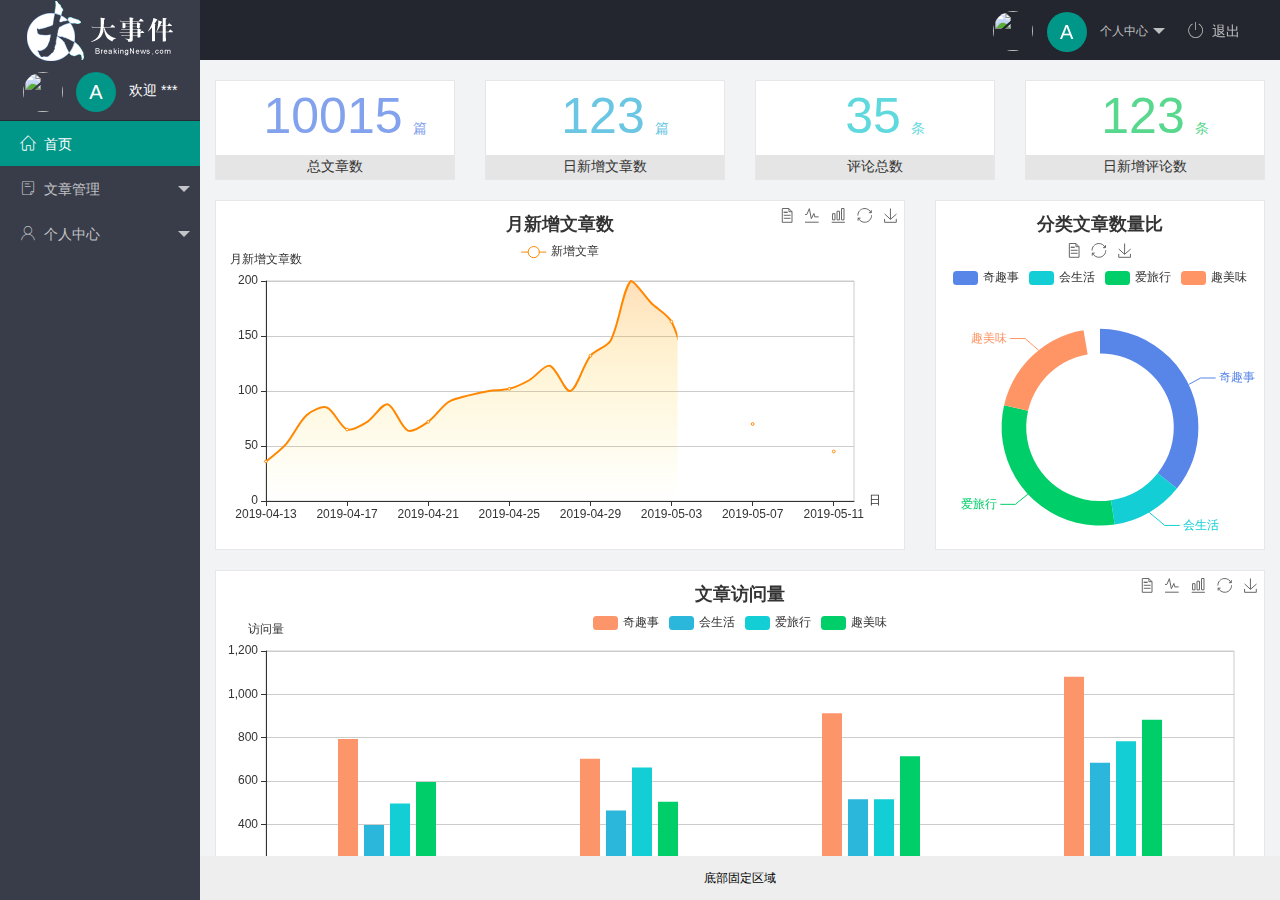
==== index.html @ 57bbf517 "提交信息" ====
<!DOCTYPE html>
<html lang="en">
  <head>
    <meta charset="UTF-8" />
    <meta http-equiv="X-UA-Compatible" content="IE=edge" />
    <meta name="viewport" content="width=device-width, initial-scale=1.0" />
    <title>Document</title>
    <link rel="stylesheet" href="/assets/lib/layui/css/layui.css" />
    <link rel="stylesheet" href="/assets/css/index.css" />
    <link rel="stylesheet" href="./assets/fonts/iconfont.css" />
  </head>
  <body>
    <div class="layui-layout layui-layout-admin">
      <div class="layui-header">
        <div class="layui-logo layui-hide-xs layui-bg-black">
          <img src="/assets/images/logo.png" alt="" />
        </div>

        <ul class="layui-nav layui-layout-right">
          <li class="layui-nav-item layui-hide layui-show-md-inline-block">
            <!-- 右侧导航栏上面头像 -->
            <a href="javascript:;" class="userinfo">
              <img src="http://t.cn/RCzsdCq" class="layui-nav-img" />
              <span class="text-avatar">A</span>
              个人中心
            </a>

            <dl class="layui-nav-child">
              <dd><a href="">基本资料</a></dd>
              <dd><a href="">更换头像</a></dd>
              <dd><a href="">重置密码</a></dd>
            </dl>
          </li>
          <li class="layui-nav-item" lay-header-event="menuRight" lay-unselect>
            <a href="javascript:; " id ="btnlog"
              ><span class="iconfont icon-tuichu"></span>退出</a
            >
          </li>
        </ul>
      </div>

      <div class="layui-side layui-bg-black">
        <div class="layui-side-scroll">
          <!-- 左侧导航区域（可配合layui已有的垂直导航） -->
          <ul class="layui-nav layui-nav-tree" lay-shrink="all">
            <!-- 左侧侧边栏上面头像 -->
            <div class="userinfo">
              <img src="http://t.cn/RCzsdCq" class="layui-nav-img" />
              <span class="text-avatar">A</span>
              <span id="welcome">欢迎 ***</span>
            </div>

            <li class="layui-nav-item layui-this">
              <a href="/home/dashboard.html" target="fm"
                ><span class="iconfont icon-home"></span>首页</a
              >
            </li>
            <li class="layui-nav-item">
              <a class="" href="javascript:;"
                ><span class="iconfont icon-16"></span>文章管理</a
              >
              <dl class="layui-nav-child">
                <dd>
                  <a href="javascript:;"
                    ><i class="layui-icon layui-icon-app"></i>文章类别</a
                  >
                </dd>
                <dd>
                  <a href="javascript:;"
                    ><i class="layui-icon layui-icon-app"></i>文章列表</a
                  >
                </dd>
                <dd>
                  <a href="javascript:;"
                    ><i class="layui-icon layui-icon-app"></i>发布文章</a
                  >
                </dd>
              </dl>
            </li>
            <li class="layui-nav-item">
              <a href="javascript:;"
                ><span class="iconfont icon-user"></span>个人中心</a
              >
              <dl class="layui-nav-child">
                <dd>
                  <a href="javascript:;"
                    ><i class="layui-icon layui-icon-app"></i>基本资料</a
                  >
                </dd>
                <dd>
                  <a href="javascript:;"
                    ><i class="layui-icon layui-icon-app"></i>更换头像</a
                  >
                </dd>
                <dd>
                  <a href="javascript:;"
                    ><i class="layui-icon layui-icon-app"></i>重置密码</a
                  >
                </dd>
              </dl>
            </li>
          </ul>
        </div>
      </div>
      <div class="layui-body">
        <!-- 内容主体区域 -->
        <iframe name="fm" src="/home/dashboard.html" frameborder="0"></iframe>
      </div>

      <div class="layui-footer">
        <!-- 底部固定区域 -->
        底部固定区域
      </div>
    </div>
    <script src="/assets/lib/layui/layui.all.js"></script>
    <script src="/assets/lib/jquery.js"></script>
    <script src="/assets/js/baseAPI.js"></script>
    <script src="/assets/js/index.js"></script>
  </body>
</html>
---- assets/lib/layui/css/layui.css ----
/** layui-v2.5.5 MIT License By https://www.layui.com */
 .layui-inline,img{display:inline-block;vertical-align:middle}h1,h2,h3,h4,h5,h6{font-weight:400}.layui-edge,.layui-header,.layui-inline,.layui-main{position:relative}.layui-body,.layui-edge,.layui-elip{overflow:hidden}.layui-btn,.layui-edge,.layui-inline,img{vertical-align:middle}.layui-btn,.layui-disabled,.layui-icon,.layui-unselect{-moz-user-select:none;-webkit-user-select:none;-ms-user-select:none}.layui-elip,.layui-form-checkbox span,.layui-form-pane .layui-form-label{text-overflow:ellipsis;white-space:nowrap}.layui-breadcrumb,.layui-tree-btnGroup{visibility:hidden}blockquote,body,button,dd,div,dl,dt,form,h1,h2,h3,h4,h5,h6,input,li,ol,p,pre,td,textarea,th,ul{margin:0;padding:0;-webkit-tap-highlight-color:rgba(0,0,0,0)}a:active,a:hover{outline:0}img{border:none}li{list-style:none}table{border-collapse:collapse;border-spacing:0}h4,h5,h6{font-size:100%}button,input,optgroup,option,select,textarea{font-family:inherit;font-size:inherit;font-style:inherit;font-weight:inherit;outline:0}pre{white-space:pre-wrap;white-space:-moz-pre-wrap;white-space:-pre-wrap;white-space:-o-pre-wrap;word-wrap:break-word}body{line-height:24px;font:14px Helvetica Neue,Helvetica,PingFang SC,Tahoma,Arial,sans-serif}hr{height:1px;margin:10px 0;border:0;clear:both}a{color:#333;text-decoration:none}a:hover{color:#777}a cite{font-style:normal;*cursor:pointer}.layui-border-box,.layui-border-box *{box-sizing:border-box}.layui-box,.layui-box *{box-sizing:content-box}.layui-clear{clear:both;*zoom:1}.layui-clear:after{content:'\20';clear:both;*zoom:1;display:block;height:0}.layui-inline{*display:inline;*zoom:1}.layui-edge{display:inline-block;width:0;height:0;border-width:6px;border-style:dashed;border-color:transparent}.layui-edge-top{top:-4px;border-bottom-color:#999;border-bottom-style:solid}.layui-edge-right{border-left-color:#999;border-left-style:solid}.layui-edge-bottom{top:2px;border-top-color:#999;border-top-style:solid}.layui-edge-left{border-right-color:#999;border-right-style:solid}.layui-disabled,.layui-disabled:hover{color:#d2d2d2!important;cursor:not-allowed!important}.layui-circle{border-radius:100%}.layui-show{display:block!important}.layui-hide{display:none!important}@font-face{font-family:layui-icon;src:url(../font/iconfont.eot?v=250);src:url(../font/iconfont.eot?v=250#iefix) format('embedded-opentype'),url(../font/iconfont.woff2?v=250) format('woff2'),url(../font/iconfont.woff?v=250) format('woff'),url(../font/iconfont.ttf?v=250) format('truetype'),url(../font/iconfont.svg?v=250#layui-icon) format('svg')}.layui-icon{font-family:layui-icon!important;font-size:16px;font-style:normal;-webkit-font-smoothing:antialiased;-moz-osx-font-smoothing:grayscale}.layui-icon-reply-fill:before{content:"\e611"}.layui-icon-set-fill:before{content:"\e614"}.layui-icon-menu-fill:before{content:"\e60f"}.layui-icon-search:before{content:"\e615"}.layui-icon-share:before{content:"\e641"}.layui-icon-set-sm:before{content:"\e620"}.layui-icon-engine:before{content:"\e628"}.layui-icon-close:before{content:"\1006"}.layui-icon-close-fill:before{content:"\1007"}.layui-icon-chart-screen:before{content:"\e629"}.layui-icon-star:before{content:"\e600"}.layui-icon-circle-dot:before{content:"\e617"}.layui-icon-chat:before{content:"\e606"}.layui-icon-release:before{content:"\e609"}.layui-icon-list:before{content:"\e60a"}.layui-icon-chart:before{content:"\e62c"}.layui-icon-ok-circle:before{content:"\1005"}.layui-icon-layim-theme:before{content:"\e61b"}.layui-icon-table:before{content:"\e62d"}.layui-icon-right:before{content:"\e602"}.layui-icon-left:before{content:"\e603"}.layui-icon-cart-simple:before{content:"\e698"}.layui-icon-face-cry:before{content:"\e69c"}.layui-icon-face-smile:before{content:"\e6af"}.layui-icon-survey:before{content:"\e6b2"}.layui-icon-tree:before{content:"\e62e"}.layui-icon-upload-circle:before{content:"\e62f"}.layui-icon-add-circle:before{content:"\e61f"}.layui-icon-download-circle:before{content:"\e601"}.layui-icon-templeate-1:before{content:"\e630"}.layui-icon-util:before{content:"\e631"}.layui-icon-face-surprised:before{content:"\e664"}.layui-icon-edit:before{content:"\e642"}.layui-icon-speaker:before{content:"\e645"}.layui-icon-down:before{content:"\e61a"}.layui-icon-file:before{content:"\e621"}.layui-icon-layouts:before{content:"\e632"}.layui-icon-rate-half:before{content:"\e6c9"}.layui-icon-add-circle-fine:before{content:"\e608"}.layui-icon-prev-circle:before{content:"\e633"}.layui-icon-read:before{content:"\e705"}.layui-icon-404:before{content:"\e61c"}.layui-icon-carousel:before{content:"\e634"}.layui-icon-help:before{content:"\e607"}.layui-icon-code-circle:before{content:"\e635"}.layui-icon-water:before{content:"\e636"}.layui-icon-username:before{content:"\e66f"}.layui-icon-find-fill:before{content:"\e670"}.layui-icon-about:before{content:"\e60b"}.layui-icon-location:before{content:"\e715"}.layui-icon-up:before{content:"\e619"}.layui-icon-pause:before{content:"\e651"}.layui-icon-date:before{content:"\e637"}.layui-icon-layim-uploadfile:before{content:"\e61d"}.layui-icon-delete:before{content:"\e640"}.layui-icon-play:before{content:"\e652"}.layui-icon-top:before{content:"\e604"}.layui-icon-friends:before{content:"\e612"}.layui-icon-refresh-3:before{content:"\e9aa"}.layui-icon-ok:before{content:"\e605"}.layui-icon-layer:before{content:"\e638"}.layui-icon-face-smile-fine:before{content:"\e60c"}.layui-icon-dollar:before{content:"\e659"}.layui-icon-group:before{content:"\e613"}.layui-icon-layim-download:before{content:"\e61e"}.layui-icon-picture-fine:before{content:"\e60d"}.layui-icon-link:before{content:"\e64c"}.layui-icon-diamond:before{content:"\e735"}.layui-icon-log:before{content:"\e60e"}.layui-icon-rate-solid:before{content:"\e67a"}.layui-icon-fonts-del:before{content:"\e64f"}.layui-icon-unlink:before{content:"\e64d"}.layui-icon-fonts-clear:before{content:"\e639"}.layui-icon-triangle-r:before{content:"\e623"}.layui-icon-circle:before{content:"\e63f"}.layui-icon-radio:before{content:"\e643"}.layui-icon-align-center:before{content:"\e647"}.layui-icon-align-right:before{content:"\e648"}.layui-icon-align-left:before{content:"\e649"}.layui-icon-loading-1:before{content:"\e63e"}.layui-icon-return:before{content:"\e65c"}.layui-icon-fonts-strong:before{content:"\e62b"}.layui-icon-upload:before{content:"\e67c"}.layui-icon-dialogue:before{content:"\e63a"}.layui-icon-video:before{content:"\e6ed"}.layui-icon-headset:before{content:"\e6fc"}.layui-icon-cellphone-fine:before{content:"\e63b"}.layui-icon-add-1:before{content:"\e654"}.layui-icon-face-smile-b:before{content:"\e650"}.layui-icon-fonts-html:before{content:"\e64b"}.layui-icon-form:before{content:"\e63c"}.layui-icon-cart:before{content:"\e657"}.layui-icon-camera-fill:before{content:"\e65d"}.layui-icon-tabs:before{content:"\e62a"}.layui-icon-fonts-code:before{content:"\e64e"}.layui-icon-fire:before{content:"\e756"}.layui-icon-set:before{content:"\e716"}.layui-icon-fonts-u:before{content:"\e646"}.layui-icon-triangle-d:before{content:"\e625"}.layui-icon-tips:before{content:"\e702"}.layui-icon-picture:before{content:"\e64a"}.layui-icon-more-vertical:before{content:"\e671"}.layui-icon-flag:before{content:"\e66c"}.layui-icon-loading:before{content:"\e63d"}.layui-icon-fonts-i:before{content:"\e644"}.layui-icon-refresh-1:before{content:"\e666"}.layui-icon-rmb:before{content:"\e65e"}.layui-icon-home:before{content:"\e68e"}.layui-icon-user:before{content:"\e770"}.layui-icon-notice:before{content:"\e667"}.layui-icon-login-weibo:before{content:"\e675"}.layui-icon-voice:before{content:"\e688"}.layui-icon-upload-drag:before{content:"\e681"}.layui-icon-login-qq:before{content:"\e676"}.layui-icon-snowflake:before{content:"\e6b1"}.layui-icon-file-b:before{content:"\e655"}.layui-icon-template:before{content:"\e663"}.layui-icon-auz:before{content:"\e672"}.layui-icon-console:before{content:"\e665"}.layui-icon-app:before{content:"\e653"}.layui-icon-prev:before{content:"\e65a"}.layui-icon-website:before{content:"\e7ae"}.layui-icon-next:before{content:"\e65b"}.layui-icon-component:before{content:"\e857"}.layui-icon-more:before{content:"\e65f"}.layui-icon-login-wechat:before{content:"\e677"}.layui-icon-shrink-right:before{content:"\e668"}.layui-icon-spread-left:before{content:"\e66b"}.layui-icon-camera:before{content:"\e660"}.layui-icon-note:before{content:"\e66e"}.layui-icon-refresh:before{content:"\e669"}.layui-icon-female:before{content:"\e661"}.layui-icon-male:before{content:"\e662"}.layui-icon-password:before{content:"\e673"}.layui-icon-senior:before{content:"\e674"}.layui-icon-theme:before{content:"\e66a"}.layui-icon-tread:before{content:"\e6c5"}.layui-icon-praise:before{content:"\e6c6"}.layui-icon-star-fill:before{content:"\e658"}.layui-icon-rate:before{content:"\e67b"}.layui-icon-template-1:before{content:"\e656"}.layui-icon-vercode:before{content:"\e679"}.layui-icon-cellphone:before{content:"\e678"}.layui-icon-screen-full:before{content:"\e622"}.layui-icon-screen-restore:before{content:"\e758"}.layui-icon-cols:before{content:"\e610"}.layui-icon-export:before{content:"\e67d"}.layui-icon-print:before{content:"\e66d"}.layui-icon-slider:before{content:"\e714"}.layui-icon-addition:before{content:"\e624"}.layui-icon-subtraction:before{content:"\e67e"}.layui-icon-service:before{content:"\e626"}.layui-icon-transfer:before{content:"\e691"}.layui-main{width:1140px;margin:0 auto}.layui-header{z-index:1000;height:60px}.layui-header a:hover{transition:all .5s;-webkit-transition:all .5s}.layui-side{position:fixed;left:0;top:0;bottom:0;z-index:999;width:200px;overflow-x:hidden}.layui-side-scroll{position:relative;width:220px;height:100%;overflow-x:hidden}.layui-body{position:absolute;left:200px;right:0;top:0;bottom:0;z-index:998;width:auto;overflow-y:auto;box-sizing:border-box}.layui-layout-body{overflow:hidden}.layui-layout-admin .layui-header{background-color:#23262E}.layui-layout-admin .layui-side{top:60px;width:200px;overflow-x:hidden}.layui-layout-admin .layui-body{position:fixed;top:60px;bottom:44px}.layui-layout-admin .layui-main{width:auto;margin:0 15px}.layui-layout-admin .layui-footer{position:fixed;left:200px;right:0;bottom:0;height:44px;line-height:44px;padding:0 15px;background-color:#eee}.layui-layout-admin .layui-logo{position:absolute;left:0;top:0;width:200px;height:100%;line-height:60px;text-align:center;color:#009688;font-size:16px}.layui-layout-admin .layui-header .layui-nav{background:0 0}.layui-layout-left{position:absolute!important;left:200px;top:0}.layui-layout-right{position:absolute!important;right:0;top:0}.layui-container{position:relative;margin:0 auto;padding:0 15px;box-sizing:border-box}.layui-fluid{position:relative;margin:0 auto;padding:0 15px}.layui-row:after,.layui-row:before{content:'';display:block;clear:both}.layui-col-lg1,.layui-col-lg10,.layui-col-lg11,.layui-col-lg12,.layui-col-lg2,.layui-col-lg3,.layui-col-lg4,.layui-col-lg5,.layui-col-lg6,.layui-col-lg7,.layui-col-lg8,.layui-col-lg9,.layui-col-md1,.layui-col-md10,.layui-col-md11,.layui-col-md12,.layui-col-md2,.layui-col-md3,.layui-col-md4,.layui-col-md5,.layui-col-md6,.layui-col-md7,.layui-col-md8,.layui-col-md9,.layui-col-sm1,.layui-col-sm10,.layui-col-sm11,.layui-col-sm12,.layui-col-sm2,.layui-col-sm3,.layui-col-sm4,.layui-col-sm5,.layui-col-sm6,.layui-col-sm7,.layui-col-sm8,.layui-col-sm9,.layui-col-xs1,.layui-col-xs10,.layui-col-xs11,.layui-col-xs12,.layui-col-xs2,.layui-col-xs3,.layui-col-xs4,.layui-col-xs5,.layui-col-xs6,.layui-col-xs7,.layui-col-xs8,.layui-col-xs9{position:relative;display:block;box-sizing:border-box}.layui-col-xs1,.layui-col-xs10,.layui-col-xs11,.layui-col-xs12,.layui-col-xs2,.layui-col-xs3,.layui-col-xs4,.layui-col-xs5,.layui-col-xs6,.layui-col-xs7,.layui-col-xs8,.layui-col-xs9{float:left}.layui-col-xs1{width:8.33333333%}.layui-col-xs2{width:16.66666667%}.layui-col-xs3{width:25%}.layui-col-xs4{width:33.33333333%}.layui-col-xs5{width:41.66666667%}.layui-col-xs6{width:50%}.layui-col-xs7{width:58.33333333%}.layui-col-xs8{width:66.66666667%}.layui-col-xs9{width:75%}.layui-col-xs10{width:83.33333333%}.layui-col-xs11{width:91.66666667%}.layui-col-xs12{width:100%}.layui-col-xs-offset1{margin-left:8.33333333%}.layui-col-xs-offset2{margin-left:16.66666667%}.layui-col-xs-offset3{margin-left:25%}.layui-col-xs-offset4{margin-left:33.33333333%}.layui-col-xs-offset5{margin-left:41.66666667%}.layui-col-xs-offset6{margin-left:50%}.layui-col-xs-offset7{margin-left:58.33333333%}.layui-col-xs-offset8{margin-left:66.66666667%}.layui-col-xs-offset9{margin-left:75%}.layui-col-xs-offset10{margin-left:83.33333333%}.layui-col-xs-offset11{margin-left:91.66666667%}.layui-col-xs-offset12{margin-left:100%}@media screen and (max-width:768px){.layui-hide-xs{display:none!important}.layui-show-xs-block{display:block!important}.layui-show-xs-inline{display:inline!important}.layui-show-xs-inline-block{display:inline-block!important}}@media screen and (min-width:768px){.layui-container{width:750px}.layui-hide-sm{display:none!important}.layui-show-sm-block{display:block!important}.layui-show-sm-inline{display:inline!important}.layui-show-sm-inline-block{display:inline-block!important}.layui-col-sm1,.layui-col-sm10,.layui-col-sm11,.layui-col-sm12,.layui-col-sm2,.layui-col-sm3,.layui-col-sm4,.layui-col-sm5,.layui-col-sm6,.layui-col-sm7,.layui-col-sm8,.layui-col-sm9{float:left}.layui-col-sm1{width:8.33333333%}.layui-col-sm2{width:16.66666667%}.layui-col-sm3{width:25%}.layui-col-sm4{width:33.33333333%}.layui-col-sm5{width:41.66666667%}.layui-col-sm6{width:50%}.layui-col-sm7{width:58.33333333%}.layui-col-sm8{width:66.66666667%}.layui-col-sm9{width:75%}.layui-col-sm10{width:83.33333333%}.layui-col-sm11{width:91.66666667%}.layui-col-sm12{width:100%}.layui-col-sm-offset1{margin-left:8.33333333%}.layui-col-sm-offset2{margin-left:16.66666667%}.layui-col-sm-offset3{margin-left:25%}.layui-col-sm-offset4{margin-left:33.33333333%}.layui-col-sm-offset5{margin-left:41.66666667%}.layui-col-sm-offset6{margin-left:50%}.layui-col-sm-offset7{margin-left:58.33333333%}.layui-col-sm-offset8{margin-left:66.66666667%}.layui-col-sm-offset9{margin-left:75%}.layui-col-sm-offset10{margin-left:83.33333333%}.layui-col-sm-offset11{margin-left:91.66666667%}.layui-col-sm-offset12{margin-left:100%}}@media screen and (min-width:992px){.layui-container{width:970px}.layui-hide-md{display:none!important}.layui-show-md-block{display:block!important}.layui-show-md-inline{display:inline!important}.layui-show-md-inline-block{display:inline-block!important}.layui-col-md1,.layui-col-md10,.layui-col-md11,.layui-col-md12,.layui-col-md2,.layui-col-md3,.layui-col-md4,.layui-col-md5,.layui-col-md6,.layui-col-md7,.layui-col-md8,.layui-col-md9{float:left}.layui-col-md1{width:8.33333333%}.layui-col-md2{width:16.66666667%}.layui-col-md3{width:25%}.layui-col-md4{width:33.33333333%}.layui-col-md5{width:41.66666667%}.layui-col-md6{width:50%}.layui-col-md7{width:58.33333333%}.layui-col-md8{width:66.66666667%}.layui-col-md9{width:75%}.layui-col-md10{width:83.33333333%}.layui-col-md11{width:91.66666667%}.layui-col-md12{width:100%}.layui-col-md-offset1{margin-left:8.33333333%}.layui-col-md-offset2{margin-left:16.66666667%}.layui-col-md-offset3{margin-left:25%}.layui-col-md-offset4{margin-left:33.33333333%}.layui-col-md-offset5{margin-left:41.66666667%}.layui-col-md-offset6{margin-left:50%}.layui-col-md-offset7{margin-left:58.33333333%}.layui-col-md-offset8{margin-left:66.66666667%}.layui-col-md-offset9{margin-left:75%}.layui-col-md-offset10{margin-left:83.33333333%}.layui-col-md-offset11{margin-left:91.66666667%}.layui-col-md-offset12{margin-left:100%}}@media screen and (min-width:1200px){.layui-container{width:1170px}.layui-hide-lg{display:none!important}.layui-show-lg-block{display:block!important}.layui-show-lg-inline{display:inline!important}.layui-show-lg-inline-block{display:inline-block!important}.layui-col-lg1,.layui-col-lg10,.layui-col-lg11,.layui-col-lg12,.layui-col-lg2,.layui-col-lg3,.layui-col-lg4,.layui-col-lg5,.layui-col-lg6,.layui-col-lg7,.layui-col-lg8,.layui-col-lg9{float:left}.layui-col-lg1{width:8.33333333%}.layui-col-lg2{width:16.66666667%}.layui-col-lg3{width:25%}.layui-col-lg4{width:33.33333333%}.layui-col-lg5{width:41.66666667%}.layui-col-lg6{width:50%}.layui-col-lg7{width:58.33333333%}.layui-col-lg8{width:66.66666667%}.layui-col-lg9{width:75%}.layui-col-lg10{width:83.33333333%}.layui-col-lg11{width:91.66666667%}.layui-col-lg12{width:100%}.layui-col-lg-offset1{margin-left:8.33333333%}.layui-col-lg-offset2{margin-left:16.66666667%}.layui-col-lg-offset3{margin-left:25%}.layui-col-lg-offset4{margin-left:33.33333333%}.layui-col-lg-offset5{margin-left:41.66666667%}.layui-col-lg-offset6{margin-left:50%}.layui-col-lg-offset7{margin-left:58.33333333%}.layui-col-lg-offset8{margin-left:66.66666667%}.layui-col-lg-offset9{margin-left:75%}.layui-col-lg-offset10{margin-left:83.33333333%}.layui-col-lg-offset11{margin-left:91.66666667%}.layui-col-lg-offset12{margin-left:100%}}.layui-col-space1{margin:-.5px}.layui-col-space1>*{padding:.5px}.layui-col-space3{margin:-1.5px}.layui-col-space3>*{padding:1.5px}.layui-col-space5{margin:-2.5px}.layui-col-space5>*{padding:2.5px}.layui-col-space8{margin:-3.5px}.layui-col-space8>*{padding:3.5px}.layui-col-space10{margin:-5px}.layui-col-space10>*{padding:5px}.layui-col-space12{margin:-6px}.layui-col-space12>*{padding:6px}.layui-col-space15{margin:-7.5px}.layui-col-space15>*{padding:7.5px}.layui-col-space18{margin:-9px}.layui-col-space18>*{padding:9px}.layui-col-space20{margin:-10px}.layui-col-space20>*{padding:10px}.layui-col-space22{margin:-11px}.layui-col-space22>*{padding:11px}.layui-col-space25{margin:-12.5px}.layui-col-space25>*{padding:12.5px}.layui-col-space30{margin:-15px}.layui-col-space30>*{padding:15px}.layui-btn,.layui-input,.layui-select,.layui-textarea,.layui-upload-button{outline:0;-webkit-appearance:none;transition:all .3s;-webkit-transition:all .3s;box-sizing:border-box}.layui-elem-quote{margin-bottom:10px;padding:15px;line-height:22px;border-left:5px solid #009688;border-radius:0 2px 2px 0;background-color:#f2f2f2}.layui-quote-nm{border-style:solid;border-width:1px 1px 1px 5px;background:0 0}.layui-elem-field{margin-bottom:10px;padding:0;border-width:1px;border-style:solid}.layui-elem-field legend{margin-left:20px;padding:0 10px;font-size:20px;font-weight:300}.layui-field-title{margin:10px 0 20px;border-width:1px 0 0}.layui-field-box{padding:10px 15px}.layui-field-title .layui-field-box{padding:10px 0}.layui-progress{position:relative;height:6px;border-radius:20px;background-color:#e2e2e2}.layui-progress-bar{position:absolute;left:0;top:0;width:0;max-width:100%;height:6px;border-radius:20px;text-align:right;background-color:#5FB878;transition:all .3s;-webkit-transition:all .3s}.layui-progress-big,.layui-progress-big .layui-progress-bar{height:18px;line-height:18px}.layui-progress-text{position:relative;top:-20px;line-height:18px;font-size:12px;color:#666}.layui-progress-big .layui-progress-text{position:static;padding:0 10px;color:#fff}.layui-collapse{border-width:1px;border-style:solid;border-radius:2px}.layui-colla-content,.layui-colla-item{border-top-width:1px;border-top-style:solid}.layui-colla-item:first-child{border-top:none}.layui-colla-title{position:relative;height:42px;line-height:42px;padding:0 15px 0 35px;color:#333;background-color:#f2f2f2;cursor:pointer;font-size:14px;overflow:hidden}.layui-colla-content{display:none;padding:10px 15px;line-height:22px;color:#666}.layui-colla-icon{position:absolute;left:15px;top:0;font-size:14px}.layui-card{margin-bottom:15px;border-radius:2px;background-color:#fff;box-shadow:0 1px 2px 0 rgba(0,0,0,.05)}.layui-card:last-child{margin-bottom:0}.layui-card-header{position:relative;height:42px;line-height:42px;padding:0 15px;border-bottom:1px solid #f6f6f6;color:#333;border-radius:2px 2px 0 0;font-size:14px}.layui-bg-black,.layui-bg-blue,.layui-bg-cyan,.layui-bg-green,.layui-bg-orange,.layui-bg-red{color:#fff!important}.layui-card-body{position:relative;padding:10px 15px;line-height:24px}.layui-card-body[pad15]{padding:15px}.layui-card-body[pad20]{padding:20px}.layui-card-body .layui-table{margin:5px 0}.layui-card .layui-tab{margin:0}.layui-panel-window{position:relative;padding:15px;border-radius:0;border-top:5px solid #E6E6E6;background-color:#fff}.layui-auxiliar-moving{position:fixed;left:0;right:0;top:0;bottom:0;width:100%;height:100%;background:0 0;z-index:9999999999}.layui-form-label,.layui-form-mid,.layui-form-select,.layui-input-block,.layui-input-inline,.layui-textarea{position:relative}.layui-bg-red{background-color:#FF5722!important}.layui-bg-orange{background-color:#FFB800!important}.layui-bg-green{background-color:#009688!important}.layui-bg-cyan{background-color:#2F4056!important}.layui-bg-blue{background-color:#1E9FFF!important}.layui-bg-black{background-color:#393D49!important}.layui-bg-gray{background-color:#eee!important;color:#666!important}.layui-badge-rim,.layui-colla-content,.layui-colla-item,.layui-collapse,.layui-elem-field,.layui-form-pane .layui-form-item[pane],.layui-form-pane .layui-form-label,.layui-input,.layui-layedit,.layui-layedit-tool,.layui-quote-nm,.layui-select,.layui-tab-bar,.layui-tab-card,.layui-tab-title,.layui-tab-title .layui-this:after,.layui-textarea{border-color:#e6e6e6}.layui-timeline-item:before,hr{background-color:#e6e6e6}.layui-text{line-height:22px;font-size:14px;color:#666}.layui-text h1,.layui-text h2,.layui-text h3{font-weight:500;color:#333}.layui-text h1{font-size:30px}.layui-text h2{font-size:24px}.layui-text h3{font-size:18px}.layui-text a:not(.layui-btn){color:#01AAED}.layui-text a:not(.layui-btn):hover{text-decoration:underline}.layui-text ul{padding:5px 0 5px 15px}.layui-text ul li{margin-top:5px;list-style-type:disc}.layui-text em,.layui-word-aux{color:#999!important;padding:0 5px!important}.layui-btn{display:inline-block;height:38px;line-height:38px;padding:0 18px;background-color:#009688;color:#fff;white-space:nowrap;text-align:center;font-size:14px;border:none;border-radius:2px;cursor:pointer}.layui-btn:hover{opacity:.8;filter:alpha(opacity=80);color:#fff}.layui-btn:active{opacity:1;filter:alpha(opacity=100)}.layui-btn+.layui-btn{margin-left:10px}.layui-btn-container{font-size:0}.layui-btn-container .layui-btn{margin-right:10px;margin-bottom:10px}.layui-btn-container .layui-btn+.layui-btn{margin-left:0}.layui-table .layui-btn-container .layui-btn{margin-bottom:9px}.layui-btn-radius{border-radius:100px}.layui-btn .layui-icon{margin-right:3px;font-size:18px;vertical-align:bottom;vertical-align:middle\9}.layui-btn-primary{border:1px solid #C9C9C9;background-color:#fff;color:#555}.layui-btn-primary:hover{border-color:#009688;color:#333}.layui-btn-normal{background-color:#1E9FFF}.layui-btn-warm{background-color:#FFB800}.layui-btn-danger{background-color:#FF5722}.layui-btn-checked{background-color:#5FB878}.layui-btn-disabled,.layui-btn-disabled:active,.layui-btn-disabled:hover{border:1px solid #e6e6e6;background-color:#FBFBFB;color:#C9C9C9;cursor:not-allowed;opacity:1}.layui-btn-lg{height:44px;line-height:44px;padding:0 25px;font-size:16px}.layui-btn-sm{height:30px;line-height:30px;padding:0 10px;font-size:12px}.layui-btn-sm i{font-size:16px!important}.layui-btn-xs{height:22px;line-height:22px;padding:0 5px;font-size:12px}.layui-btn-xs i{font-size:14px!important}.layui-btn-group{display:inline-block;vertical-align:middle;font-size:0}.layui-btn-group .layui-btn{margin-left:0!important;margin-right:0!important;border-left:1px solid rgba(255,255,255,.5);border-radius:0}.layui-btn-group .layui-btn-primary{border-left:none}.layui-btn-group .layui-btn-primary:hover{border-color:#C9C9C9;color:#009688}.layui-btn-group .layui-btn:first-child{border-left:none;border-radius:2px 0 0 2px}.layui-btn-group .layui-btn-primary:first-child{border-left:1px solid #c9c9c9}.layui-btn-group .layui-btn:last-child{border-radius:0 2px 2px 0}.layui-btn-group .layui-btn+.layui-btn{margin-left:0}.layui-btn-group+.layui-btn-group{margin-left:10px}.layui-btn-fluid{width:100%}.layui-input,.layui-select,.layui-textarea{height:38px;line-height:1.3;line-height:38px\9;border-width:1px;border-style:solid;background-color:#fff;border-radius:2px}.layui-input::-webkit-input-placeholder,.layui-select::-webkit-input-placeholder,.layui-textarea::-webkit-input-placeholder{line-height:1.3}.layui-input,.layui-textarea{display:block;width:100%;padding-left:10px}.layui-input:hover,.layui-textarea:hover{border-color:#D2D2D2!important}.layui-input:focus,.layui-textarea:focus{border-color:#C9C9C9!important}.layui-textarea{min-height:100px;height:auto;line-height:20px;padding:6px 10px;resize:vertical}.layui-select{padding:0 10px}.layui-form input[type=checkbox],.layui-form input[type=radio],.layui-form select{display:none}.layui-form [lay-ignore]{display:initial}.layui-form-item{margin-bottom:15px;clear:both;*zoom:1}.layui-form-item:after{content:'\20';clear:both;*zoom:1;display:block;height:0}.layui-form-label{float:left;display:block;padding:9px 15px;width:80px;font-weight:400;line-height:20px;text-align:right}.layui-form-label-col{display:block;float:none;padding:9px 0;line-height:20px;text-align:left}.layui-form-item .layui-inline{margin-bottom:5px;margin-right:10px}.layui-input-block{margin-left:110px;min-height:36px}.layui-input-inline{display:inline-block;vertical-align:middle}.layui-form-item .layui-input-inline{float:left;width:190px;margin-right:10px}.layui-form-text .layui-input-inline{width:auto}.layui-form-mid{float:left;display:block;padding:9px 0!important;line-height:20px;margin-right:10px}.layui-form-danger+.layui-form-select .layui-input,.layui-form-danger:focus{border-color:#FF5722!important}.layui-form-select .layui-input{padding-right:30px;cursor:pointer}.layui-form-select .layui-edge{position:absolute;right:10px;top:50%;margin-top:-3px;cursor:pointer;border-width:6px;border-top-color:#c2c2c2;border-top-style:solid;transition:all .3s;-webkit-transition:all .3s}.layui-form-select dl{display:none;position:absolute;left:0;top:42px;padding:5px 0;z-index:899;min-width:100%;border:1px solid #d2d2d2;max-height:300px;overflow-y:auto;background-color:#fff;border-radius:2px;box-shadow:0 2px 4px rgba(0,0,0,.12);box-sizing:border-box}.layui-form-select dl dd,.layui-form-select dl dt{padding:0 10px;line-height:36px;white-space:nowrap;overflow:hidden;text-overflow:ellipsis}.layui-form-select dl dt{font-size:12px;color:#999}.layui-form-select dl dd{cursor:pointer}.layui-form-select dl dd:hover{background-color:#f2f2f2;-webkit-transition:.5s all;transition:.5s all}.layui-form-select .layui-select-group dd{padding-left:20px}.layui-form-select dl dd.layui-select-tips{padding-left:10px!important;color:#999}.layui-form-select dl dd.layui-this{background-color:#5FB878;color:#fff}.layui-form-checkbox,.layui-form-select dl dd.layui-disabled{background-color:#fff}.layui-form-selected dl{display:block}.layui-form-checkbox,.layui-form-checkbox *,.layui-form-switch{display:inline-block;vertical-align:middle}.layui-form-selected .layui-edge{margin-top:-9px;-webkit-transform:rotate(180deg);transform:rotate(180deg);margin-top:-3px\9}:root .layui-form-selected .layui-edge{margin-top:-9px\0/IE9}.layui-form-selectup dl{top:auto;bottom:42px}.layui-select-none{margin:5px 0;text-align:center;color:#999}.layui-select-disabled .layui-disabled{border-color:#eee!important}.layui-select-disabled .layui-edge{border-top-color:#d2d2d2}.layui-form-checkbox{position:relative;height:30px;line-height:30px;margin-right:10px;padding-right:30px;cursor:pointer;font-size:0;-webkit-transition:.1s linear;transition:.1s linear;box-sizing:border-box}.layui-form-checkbox span{padding:0 10px;height:100%;font-size:14px;border-radius:2px 0 0 2px;background-color:#d2d2d2;color:#fff;overflow:hidden}.layui-form-checkbox:hover span{background-color:#c2c2c2}.layui-form-checkbox i{position:absolute;right:0;top:0;width:30px;height:28px;border:1px solid #d2d2d2;border-left:none;border-radius:0 2px 2px 0;color:#fff;font-size:20px;text-align:center}.layui-form-checkbox:hover i{border-color:#c2c2c2;color:#c2c2c2}.layui-form-checked,.layui-form-checked:hover{border-color:#5FB878}.layui-form-checked span,.layui-form-checked:hover span{background-color:#5FB878}.layui-form-checked i,.layui-form-checked:hover i{color:#5FB878}.layui-form-item .layui-form-checkbox{margin-top:4px}.layui-form-checkbox[lay-skin=primary]{height:auto!important;line-height:normal!important;min-width:18px;min-height:18px;border:none!important;margin-right:0;padding-left:28px;padding-right:0;background:0 0}.layui-form-checkbox[lay-skin=primary] span{padding-left:0;padding-right:15px;line-height:18px;background:0 0;color:#666}.layui-form-checkbox[lay-skin=primary] i{right:auto;left:0;width:16px;height:16px;line-height:16px;border:1px solid #d2d2d2;font-size:12px;border-radius:2px;background-color:#fff;-webkit-transition:.1s linear;transition:.1s linear}.layui-form-checkbox[lay-skin=primary]:hover i{border-color:#5FB878;color:#fff}.layui-form-checked[lay-skin=primary] i{border-color:#5FB878!important;background-color:#5FB878;color:#fff}.layui-checkbox-disbaled[lay-skin=primary] span{background:0 0!important;color:#c2c2c2}.layui-checkbox-disbaled[lay-skin=primary]:hover i{border-color:#d2d2d2}.layui-form-item .layui-form-checkbox[lay-skin=primary]{margin-top:10px}.layui-form-switch{position:relative;height:22px;line-height:22px;min-width:35px;padding:0 5px;margin-top:8px;border:1px solid #d2d2d2;border-radius:20px;cursor:pointer;background-color:#fff;-webkit-transition:.1s linear;transition:.1s linear}.layui-form-switch i{position:absolute;left:5px;top:3px;width:16px;height:16px;border-radius:20px;background-color:#d2d2d2;-webkit-transition:.1s linear;transition:.1s linear}.layui-form-switch em{position:relative;top:0;width:25px;margin-left:21px;padding:0!important;text-align:center!important;color:#999!important;font-style:normal!important;font-size:12px}.layui-form-onswitch{border-color:#5FB878;background-color:#5FB878}.layui-checkbox-disbaled,.layui-checkbox-disbaled i{border-color:#e2e2e2!important}.layui-form-onswitch i{left:100%;margin-left:-21px;background-color:#fff}.layui-form-onswitch em{margin-left:5px;margin-right:21px;color:#fff!important}.layui-checkbox-disbaled span{background-color:#e2e2e2!important}.layui-checkbox-disbaled:hover i{color:#fff!important}[lay-radio]{display:none}.layui-form-radio,.layui-form-radio *{display:inline-block;vertical-align:middle}.layui-form-radio{line-height:28px;margin:6px 10px 0 0;padding-right:10px;cursor:pointer;font-size:0}.layui-form-radio *{font-size:14px}.layui-form-radio>i{margin-right:8px;font-size:22px;color:#c2c2c2}.layui-form-radio>i:hover,.layui-form-radioed>i{color:#5FB878}.layui-radio-disbaled>i{color:#e2e2e2!important}.layui-form-pane .layui-form-label{width:110px;padding:8px 15px;height:38px;line-height:20px;border-width:1px;border-style:solid;border-radius:2px 0 0 2px;text-align:center;background-color:#FBFBFB;overflow:hidden;box-sizing:border-box}.layui-form-pane .layui-input-inline{margin-left:-1px}.layui-form-pane .layui-input-block{margin-left:110px;left:-1px}.layui-form-pane .layui-input{border-radius:0 2px 2px 0}.layui-form-pane .layui-form-text .layui-form-label{float:none;width:100%;border-radius:2px;box-sizing:border-box;text-align:left}.layui-form-pane .layui-form-text .layui-input-inline{display:block;margin:0;top:-1px;clear:both}.layui-form-pane .layui-form-text .layui-input-block{margin:0;left:0;top:-1px}.layui-form-pane .layui-form-text .layui-textarea{min-height:100px;border-radius:0 0 2px 2px}.layui-form-pane .layui-form-checkbox{margin:4px 0 4px 10px}.layui-form-pane .layui-form-radio,.layui-form-pane .layui-form-switch{margin-top:6px;margin-left:10px}.layui-form-pane .layui-form-item[pane]{position:relative;border-width:1px;border-style:solid}.layui-form-pane .layui-form-item[pane] .layui-form-label{position:absolute;left:0;top:0;height:100%;border-width:0 1px 0 0}.layui-form-pane .layui-form-item[pane] .layui-input-inline{margin-left:110px}@media screen and (max-width:450px){.layui-form-item .layui-form-label{text-overflow:ellipsis;overflow:hidden;white-space:nowrap}.layui-form-item .layui-inline{display:block;margin-right:0;margin-bottom:20px;clear:both}.layui-form-item .layui-inline:after{content:'\20';clear:both;display:block;height:0}.layui-form-item .layui-input-inline{display:block;float:none;left:-3px;width:auto;margin:0 0 10px 112px}.layui-form-item .layui-input-inline+.layui-form-mid{margin-left:110px;top:-5px;padding:0}.layui-form-item .layui-form-checkbox{margin-right:5px;margin-bottom:5px}}.layui-layedit{border-width:1px;border-style:solid;border-radius:2px}.layui-layedit-tool{padding:3px 5px;border-bottom-width:1px;border-bottom-style:solid;font-size:0}.layedit-tool-fixed{position:fixed;top:0;border-top:1px solid #e2e2e2}.layui-layedit-tool .layedit-tool-mid,.layui-layedit-tool .layui-icon{display:inline-block;vertical-align:middle;text-align:center;font-size:14px}.layui-layedit-tool .layui-icon{position:relative;width:32px;height:30px;line-height:30px;margin:3px 5px;color:#777;cursor:pointer;border-radius:2px}.layui-layedit-tool .layui-icon:hover{color:#393D49}.layui-layedit-tool .layui-icon:active{color:#000}.layui-layedit-tool .layedit-tool-active{background-color:#e2e2e2;color:#000}.layui-layedit-tool .layui-disabled,.layui-layedit-tool .layui-disabled:hover{color:#d2d2d2;cursor:not-allowed}.layui-layedit-tool .layedit-tool-mid{width:1px;height:18px;margin:0 10px;background-color:#d2d2d2}.layedit-tool-html{width:50px!important;font-size:30px!important}.layedit-tool-b,.layedit-tool-code,.layedit-tool-help{font-size:16px!important}.layedit-tool-d,.layedit-tool-face,.layedit-tool-image,.layedit-tool-unlink{font-size:18px!important}.layedit-tool-image input{position:absolute;font-size:0;left:0;top:0;width:100%;height:100%;opacity:.01;filter:Alpha(opacity=1);cursor:pointer}.layui-layedit-iframe iframe{display:block;width:100%}#LAY_layedit_code{overflow:hidden}.layui-laypage{display:inline-block;*display:inline;*zoom:1;vertical-align:middle;margin:10px 0;font-size:0}.layui-laypage>a:first-child,.layui-laypage>a:first-child em{border-radius:2px 0 0 2px}.layui-laypage>a:last-child,.layui-laypage>a:last-child em{border-radius:0 2px 2px 0}.layui-laypage>:first-child{margin-left:0!important}.layui-laypage>:last-child{margin-right:0!important}.layui-laypage a,.layui-laypage button,.layui-laypage input,.layui-laypage select,.layui-laypage span{border:1px solid #e2e2e2}.layui-laypage a,.layui-laypage span{display:inline-block;*display:inline;*zoom:1;vertical-align:middle;padding:0 15px;height:28px;line-height:28px;margin:0 -1px 5px 0;background-color:#fff;color:#333;font-size:12px}.layui-flow-more a *,.layui-laypage input,.layui-table-view select[lay-ignore]{display:inline-block}.layui-laypage a:hover{color:#009688}.layui-laypage em{font-style:normal}.layui-laypage .layui-laypage-spr{color:#999;font-weight:700}.layui-laypage a{text-decoration:none}.layui-laypage .layui-laypage-curr{position:relative}.layui-laypage .layui-laypage-curr em{position:relative;color:#fff}.layui-laypage .layui-laypage-curr .layui-laypage-em{position:absolute;left:-1px;top:-1px;padding:1px;width:100%;height:100%;background-color:#009688}.layui-laypage-em{border-radius:2px}.layui-laypage-next em,.layui-laypage-prev em{font-family:Sim sun;font-size:16px}.layui-laypage .layui-laypage-count,.layui-laypage .layui-laypage-limits,.layui-laypage .layui-laypage-refresh,.layui-laypage .layui-laypage-skip{margin-left:10px;margin-right:10px;padding:0;border:none}.layui-laypage .layui-laypage-limits,.layui-laypage .layui-laypage-refresh{vertical-align:top}.layui-laypage .layui-laypage-refresh i{font-size:18px;cursor:pointer}.layui-laypage select{height:22px;padding:3px;border-radius:2px;cursor:pointer}.layui-laypage .layui-laypage-skip{height:30px;line-height:30px;color:#999}.layui-laypage button,.layui-laypage input{height:30px;line-height:30px;border-radius:2px;vertical-align:top;background-color:#fff;box-sizing:border-box}.layui-laypage input{width:40px;margin:0 10px;padding:0 3px;text-align:center}.layui-laypage input:focus,.layui-laypage select:focus{border-color:#009688!important}.layui-laypage button{margin-left:10px;padding:0 10px;cursor:pointer}.layui-table,.layui-table-view{margin:10px 0}.layui-flow-more{margin:10px 0;text-align:center;color:#999;font-size:14px}.layui-flow-more a{height:32px;line-height:32px}.layui-flow-more a *{vertical-align:top}.layui-flow-more a cite{padding:0 20px;border-radius:3px;background-color:#eee;color:#333;font-style:normal}.layui-flow-more a cite:hover{opacity:.8}.layui-flow-more a i{font-size:30px;color:#737383}.layui-table{width:100%;background-color:#fff;color:#666}.layui-table tr{transition:all .3s;-webkit-transition:all .3s}.layui-table th{text-align:left;font-weight:400}.layui-table tbody tr:hover,.layui-table thead tr,.layui-table-click,.layui-table-header,.layui-table-hover,.layui-table-mend,.layui-table-patch,.layui-table-tool,.layui-table-total,.layui-table-total tr,.layui-table[lay-even] tr:nth-child(even){background-color:#f2f2f2}.layui-table td,.layui-table th,.layui-table-col-set,.layui-table-fixed-r,.layui-table-grid-down,.layui-table-header,.layui-table-page,.layui-table-tips-main,.layui-table-tool,.layui-table-total,.layui-table-view,.layui-table[lay-skin=line],.layui-table[lay-skin=row]{border-width:1px;border-style:solid;border-color:#e6e6e6}.layui-table td,.layui-table th{position:relative;padding:9px 15px;min-height:20px;line-height:20px;font-size:14px}.layui-table[lay-skin=line] td,.layui-table[lay-skin=line] th{border-width:0 0 1px}.layui-table[lay-skin=row] td,.layui-table[lay-skin=row] th{border-width:0 1px 0 0}.layui-table[lay-skin=nob] td,.layui-table[lay-skin=nob] th{border:none}.layui-table img{max-width:100px}.layui-table[lay-size=lg] td,.layui-table[lay-size=lg] th{padding:15px 30px}.layui-table-view .layui-table[lay-size=lg] .layui-table-cell{height:40px;line-height:40px}.layui-table[lay-size=sm] td,.layui-table[lay-size=sm] th{font-size:12px;padding:5px 10px}.layui-table-view .layui-table[lay-size=sm] .layui-table-cell{height:20px;line-height:20px}.layui-table[lay-data]{display:none}.layui-table-box{position:relative;overflow:hidden}.layui-table-view .layui-table{position:relative;width:auto;margin:0}.layui-table-view .layui-table[lay-skin=line]{border-width:0 1px 0 0}.layui-table-view .layui-table[lay-skin=row]{border-width:0 0 1px}.layui-table-view .layui-table td,.layui-table-view .layui-table th{padding:5px 0;border-top:none;border-left:none}.layui-table-view .layui-table th.layui-unselect .layui-table-cell span{cursor:pointer}.layui-table-view .layui-table td{cursor:default}.layui-table-view .layui-table td[data-edit=text]{cursor:text}.layui-table-view .layui-form-checkbox[lay-skin=primary] i{width:18px;height:18px}.layui-table-view .layui-form-radio{line-height:0;padding:0}.layui-table-view .layui-form-radio>i{margin:0;font-size:20px}.layui-table-init{position:absolute;left:0;top:0;width:100%;height:100%;text-align:center;z-index:110}.layui-table-init .layui-icon{position:absolute;left:50%;top:50%;margin:-15px 0 0 -15px;font-size:30px;color:#c2c2c2}.layui-table-header{border-width:0 0 1px;overflow:hidden}.layui-table-header .layui-table{margin-bottom:-1px}.layui-table-tool .layui-inline[lay-event]{position:relative;width:26px;height:26px;padding:5px;line-height:16px;margin-right:10px;text-align:center;color:#333;border:1px solid #ccc;cursor:pointer;-webkit-transition:.5s all;transition:.5s all}.layui-table-tool .layui-inline[lay-event]:hover{border:1px solid #999}.layui-table-tool-temp{padding-right:120px}.layui-table-tool-self{position:absolute;right:17px;top:10px}.layui-table-tool .layui-table-tool-self .layui-inline[lay-event]{margin:0 0 0 10px}.layui-table-tool-panel{position:absolute;top:29px;left:-1px;padding:5px 0;min-width:150px;min-height:40px;border:1px solid #d2d2d2;text-align:left;overflow-y:auto;background-color:#fff;box-shadow:0 2px 4px rgba(0,0,0,.12)}.layui-table-cell,.layui-table-tool-panel li{overflow:hidden;text-overflow:ellipsis;white-space:nowrap}.layui-table-tool-panel li{padding:0 10px;line-height:30px;-webkit-transition:.5s all;transition:.5s all}.layui-table-tool-panel li .layui-form-checkbox[lay-skin=primary]{width:100%;padding-left:28px}.layui-table-tool-panel li:hover{background-color:#f2f2f2}.layui-table-tool-panel li .layui-form-checkbox[lay-skin=primary] i{position:absolute;left:0;top:0}.layui-table-tool-panel li .layui-form-checkbox[lay-skin=primary] span{padding:0}.layui-table-tool .layui-table-tool-self .layui-table-tool-panel{left:auto;right:-1px}.layui-table-col-set{position:absolute;right:0;top:0;width:20px;height:100%;border-width:0 0 0 1px;background-color:#fff}.layui-table-sort{width:10px;height:20px;margin-left:5px;cursor:pointer!important}.layui-table-sort .layui-edge{position:absolute;left:5px;border-width:5px}.layui-table-sort .layui-table-sort-asc{top:3px;border-top:none;border-bottom-style:solid;border-bottom-color:#b2b2b2}.layui-table-sort .layui-table-sort-asc:hover{border-bottom-color:#666}.layui-table-sort .layui-table-sort-desc{bottom:5px;border-bottom:none;border-top-style:solid;border-top-color:#b2b2b2}.layui-table-sort .layui-table-sort-desc:hover{border-top-color:#666}.layui-table-sort[lay-sort=asc] .layui-table-sort-asc{border-bottom-color:#000}.layui-table-sort[lay-sort=desc] .layui-table-sort-desc{border-top-color:#000}.layui-table-cell{height:28px;line-height:28px;padding:0 15px;position:relative;box-sizing:border-box}.layui-table-cell .layui-form-checkbox[lay-skin=primary]{top:-1px;padding:0}.layui-table-cell .layui-table-link{color:#01AAED}.laytable-cell-checkbox,.laytable-cell-numbers,.laytable-cell-radio,.laytable-cell-space{padding:0;text-align:center}.layui-table-body{position:relative;overflow:auto;margin-right:-1px;margin-bottom:-1px}.layui-table-body .layui-none{line-height:26px;padding:15px;text-align:center;color:#999}.layui-table-fixed{position:absolute;left:0;top:0;z-index:101}.layui-table-fixed .layui-table-body{overflow:hidden}.layui-table-fixed-l{box-shadow:0 -1px 8px rgba(0,0,0,.08)}.layui-table-fixed-r{left:auto;right:-1px;border-width:0 0 0 1px;box-shadow:-1px 0 8px rgba(0,0,0,.08)}.layui-table-fixed-r .layui-table-header{position:relative;overflow:visible}.layui-table-mend{position:absolute;right:-49px;top:0;height:100%;width:50px}.layui-table-tool{position:relative;z-index:890;width:100%;min-height:50px;line-height:30px;padding:10px 15px;border-width:0 0 1px}.layui-table-tool .layui-btn-container{margin-bottom:-10px}.layui-table-page,.layui-table-total{border-width:1px 0 0;margin-bottom:-1px;overflow:hidden}.layui-table-page{position:relative;width:100%;padding:7px 7px 0;height:41px;font-size:12px;white-space:nowrap}.layui-table-page>div{height:26px}.layui-table-page .layui-laypage{margin:0}.layui-table-page .layui-laypage a,.layui-table-page .layui-laypage span{height:26px;line-height:26px;margin-bottom:10px;border:none;background:0 0}.layui-table-page .layui-laypage a,.layui-table-page .layui-laypage span.layui-laypage-curr{padding:0 12px}.layui-table-page .layui-laypage span{margin-left:0;padding:0}.layui-table-page .layui-laypage .layui-laypage-prev{margin-left:-7px!important}.layui-table-page .layui-laypage .layui-laypage-curr .layui-laypage-em{left:0;top:0;padding:0}.layui-table-page .layui-laypage button,.layui-table-page .layui-laypage input{height:26px;line-height:26px}.layui-table-page .layui-laypage input{width:40px}.layui-table-page .layui-laypage button{padding:0 10px}.layui-table-page select{height:18px}.layui-table-patch .layui-table-cell{padding:0;width:30px}.layui-table-edit{position:absolute;left:0;top:0;width:100%;height:100%;padding:0 14px 1px;border-radius:0;box-shadow:1px 1px 20px rgba(0,0,0,.15)}.layui-table-edit:focus{border-color:#5FB878!important}select.layui-table-edit{padding:0 0 0 10px;border-color:#C9C9C9}.layui-table-view .layui-form-checkbox,.layui-table-view .layui-form-radio,.layui-table-view .layui-form-switch{top:0;margin:0;box-sizing:content-box}.layui-table-view .layui-form-checkbox{top:-1px;height:26px;line-height:26px}.layui-table-view .layui-form-checkbox i{height:26px}.layui-table-grid .layui-table-cell{overflow:visible}.layui-table-grid-down{position:absolute;top:0;right:0;width:26px;height:100%;padding:5px 0;border-width:0 0 0 1px;text-align:center;background-color:#fff;color:#999;cursor:pointer}.layui-table-grid-down .layui-icon{position:absolute;top:50%;left:50%;margin:-8px 0 0 -8px}.layui-table-grid-down:hover{background-color:#fbfbfb}body .layui-table-tips .layui-layer-content{background:0 0;padding:0;box-shadow:0 1px 6px rgba(0,0,0,.12)}.layui-table-tips-main{margin:-44px 0 0 -1px;max-height:150px;padding:8px 15px;font-size:14px;overflow-y:scroll;background-color:#fff;color:#666}.layui-table-tips-c{position:absolute;right:-3px;top:-13px;width:20px;height:20px;padding:3px;cursor:pointer;background-color:#666;border-radius:50%;color:#fff}.layui-table-tips-c:hover{background-color:#777}.layui-table-tips-c:before{position:relative;right:-2px}.layui-upload-file{display:none!important;opacity:.01;filter:Alpha(opacity=1)}.layui-upload-drag,.layui-upload-form,.layui-upload-wrap{display:inline-block}.layui-upload-list{margin:10px 0}.layui-upload-choose{padding:0 10px;color:#999}.layui-upload-drag{position:relative;padding:30px;border:1px dashed #e2e2e2;background-color:#fff;text-align:center;cursor:pointer;color:#999}.layui-upload-drag .layui-icon{font-size:50px;color:#009688}.layui-upload-drag[lay-over]{border-color:#009688}.layui-upload-iframe{position:absolute;width:0;height:0;border:0;visibility:hidden}.layui-upload-wrap{position:relative;vertical-align:middle}.layui-upload-wrap .layui-upload-file{display:block!important;position:absolute;left:0;top:0;z-index:10;font-size:100px;width:100%;height:100%;opacity:.01;filter:Alpha(opacity=1);cursor:pointer}.layui-transfer-active,.layui-transfer-box{display:inline-block;vertical-align:middle}.layui-transfer-box,.layui-transfer-header,.layui-transfer-search{border-width:0;border-style:solid;border-color:#e6e6e6}.layui-transfer-box{position:relative;border-width:1px;width:200px;height:360px;border-radius:2px;background-color:#fff}.layui-transfer-box .layui-form-checkbox{width:100%;margin:0!important}.layui-transfer-header{height:38px;line-height:38px;padding:0 10px;border-bottom-width:1px}.layui-transfer-search{position:relative;padding:10px;border-bottom-width:1px}.layui-transfer-search .layui-input{height:32px;padding-left:30px;font-size:12px}.layui-transfer-search .layui-icon-search{position:absolute;left:20px;top:50%;margin-top:-8px;color:#666}.layui-transfer-active{margin:0 15px}.layui-transfer-active .layui-btn{display:block;margin:0;padding:0 15px;background-color:#5FB878;border-color:#5FB878;color:#fff}.layui-transfer-active .layui-btn-disabled{background-color:#FBFBFB;border-color:#e6e6e6;color:#C9C9C9}.layui-transfer-active .layui-btn:first-child{margin-bottom:15px}.layui-transfer-active .layui-btn .layui-icon{margin:0;font-size:14px!important}.layui-transfer-data{padding:5px 0;overflow:auto}.layui-transfer-data li{height:32px;line-height:32px;padding:0 10px}.layui-transfer-data li:hover{background-color:#f2f2f2;transition:.5s all}.layui-transfer-data .layui-none{padding:15px 10px;text-align:center;color:#999}.layui-nav{position:relative;padding:0 20px;background-color:#393D49;color:#fff;border-radius:2px;font-size:0;box-sizing:border-box}.layui-nav *{font-size:14px}.layui-nav .layui-nav-item{position:relative;display:inline-block;*display:inline;*zoom:1;vertical-align:middle;line-height:60px}.layui-nav .layui-nav-item a{display:block;padding:0 20px;color:#fff;color:rgba(255,255,255,.7);transition:all .3s;-webkit-transition:all .3s}.layui-nav .layui-this:after,.layui-nav-bar,.layui-nav-tree .layui-nav-itemed:after{position:absolute;left:0;top:0;width:0;height:5px;background-color:#5FB878;transition:all .2s;-webkit-transition:all .2s}.layui-nav-bar{z-index:1000}.layui-nav .layui-nav-item a:hover,.layui-nav .layui-this a{color:#fff}.layui-nav .layui-this:after{content:'';top:auto;bottom:0;width:100%}.layui-nav-img{width:30px;height:30px;margin-right:10px;border-radius:50%}.layui-nav .layui-nav-more{content:'';width:0;height:0;border-style:solid dashed dashed;border-color:#fff transparent transparent;overflow:hidden;cursor:pointer;transition:all .2s;-webkit-transition:all .2s;position:absolute;top:50%;right:3px;margin-top:-3px;border-width:6px;border-top-color:rgba(255,255,255,.7)}.layui-nav .layui-nav-mored,.layui-nav-itemed>a .layui-nav-more{margin-top:-9px;border-style:dashed dashed solid;border-color:transparent transparent #fff}.layui-nav-child{display:none;position:absolute;left:0;top:65px;min-width:100%;line-height:36px;padding:5px 0;box-shadow:0 2px 4px rgba(0,0,0,.12);border:1px solid #d2d2d2;background-color:#fff;z-index:100;border-radius:2px;white-space:nowrap}.layui-nav .layui-nav-child a{color:#333}.layui-nav .layui-nav-child a:hover{background-color:#f2f2f2;color:#000}.layui-nav-child dd{position:relative}.layui-nav .layui-nav-child dd.layui-this a,.layui-nav-child dd.layui-this{background-color:#5FB878;color:#fff}.layui-nav-child dd.layui-this:after{display:none}.layui-nav-tree{width:200px;padding:0}.layui-nav-tree .layui-nav-item{display:block;width:100%;line-height:45px}.layui-nav-tree .layui-nav-item a{position:relative;height:45px;line-height:45px;text-overflow:ellipsis;overflow:hidden;white-space:nowrap}.layui-nav-tree .layui-nav-item a:hover{background-color:#4E5465}.layui-nav-tree .layui-nav-bar{width:5px;height:0;background-color:#009688}.layui-nav-tree .layui-nav-child dd.layui-this,.layui-nav-tree .layui-nav-child dd.layui-this a,.layui-nav-tree .layui-this,.layui-nav-tree .layui-this>a,.layui-nav-tree .layui-this>a:hover{background-color:#009688;color:#fff}.layui-nav-tree .layui-this:after{display:none}.layui-nav-itemed>a,.layui-nav-tree .layui-nav-title a,.layui-nav-tree .layui-nav-title a:hover{color:#fff!important}.layui-nav-tree .layui-nav-child{position:relative;z-index:0;top:0;border:none;box-shadow:none}.layui-nav-tree .layui-nav-child a{height:40px;line-height:40px;color:#fff;color:rgba(255,255,255,.7)}.layui-nav-tree .layui-nav-child,.layui-nav-tree .layui-nav-child a:hover{background:0 0;color:#fff}.layui-nav-tree .layui-nav-more{right:10px}.layui-nav-itemed>.layui-nav-child{display:block;padding:0;background-color:rgba(0,0,0,.3)!important}.layui-nav-itemed>.layui-nav-child>.layui-this>.layui-nav-child{display:block}.layui-nav-side{position:fixed;top:0;bottom:0;left:0;overflow-x:hidden;z-index:999}.layui-bg-blue .layui-nav-bar,.layui-bg-blue .layui-nav-itemed:after,.layui-bg-blue .layui-this:after{background-color:#93D1FF}.layui-bg-blue .layui-nav-child dd.layui-this{background-color:#1E9FFF}.layui-bg-blue .layui-nav-itemed>a,.layui-nav-tree.layui-bg-blue .layui-nav-title a,.layui-nav-tree.layui-bg-blue .layui-nav-title a:hover{background-color:#007DDB!important}.layui-breadcrumb{font-size:0}.layui-breadcrumb>*{font-size:14px}.layui-breadcrumb a{color:#999!important}.layui-breadcrumb a:hover{color:#5FB878!important}.layui-breadcrumb a cite{color:#666;font-style:normal}.layui-breadcrumb span[lay-separator]{margin:0 10px;color:#999}.layui-tab{margin:10px 0;text-align:left!important}.layui-tab[overflow]>.layui-tab-title{overflow:hidden}.layui-tab-title{position:relative;left:0;height:40px;white-space:nowrap;font-size:0;border-bottom-width:1px;border-bottom-style:solid;transition:all .2s;-webkit-transition:all .2s}.layui-tab-title li{display:inline-block;*display:inline;*zoom:1;vertical-align:middle;font-size:14px;transition:all .2s;-webkit-transition:all .2s;position:relative;line-height:40px;min-width:65px;padding:0 15px;text-align:center;cursor:pointer}.layui-tab-title li a{display:block}.layui-tab-title .layui-this{color:#000}.layui-tab-title .layui-this:after{position:absolute;left:0;top:0;content:'';width:100%;height:41px;border-width:1px;border-style:solid;border-bottom-color:#fff;border-radius:2px 2px 0 0;box-sizing:border-box;pointer-events:none}.layui-tab-bar{position:absolute;right:0;top:0;z-index:10;width:30px;height:39px;line-height:39px;border-width:1px;border-style:solid;border-radius:2px;text-align:center;background-color:#fff;cursor:pointer}.layui-tab-bar .layui-icon{position:relative;display:inline-block;top:3px;transition:all .3s;-webkit-transition:all .3s}.layui-tab-item{display:none}.layui-tab-more{padding-right:30px;height:auto!important;white-space:normal!important}.layui-tab-more li.layui-this:after{border-bottom-color:#e2e2e2;border-radius:2px}.layui-tab-more .layui-tab-bar .layui-icon{top:-2px;top:3px\9;-webkit-transform:rotate(180deg);transform:rotate(180deg)}:root .layui-tab-more .layui-tab-bar .layui-icon{top:-2px\0/IE9}.layui-tab-content{padding:10px}.layui-tab-title li .layui-tab-close{position:relative;display:inline-block;width:18px;height:18px;line-height:20px;margin-left:8px;top:1px;text-align:center;font-size:14px;color:#c2c2c2;transition:all .2s;-webkit-transition:all .2s}.layui-tab-title li .layui-tab-close:hover{border-radius:2px;background-color:#FF5722;color:#fff}.layui-tab-brief>.layui-tab-title .layui-this{color:#009688}.layui-tab-brief>.layui-tab-more li.layui-this:after,.layui-tab-brief>.layui-tab-title .layui-this:after{border:none;border-radius:0;border-bottom:2px solid #5FB878}.layui-tab-brief[overflow]>.layui-tab-title .layui-this:after{top:-1px}.layui-tab-card{border-width:1px;border-style:solid;border-radius:2px;box-shadow:0 2px 5px 0 rgba(0,0,0,.1)}.layui-tab-card>.layui-tab-title{background-color:#f2f2f2}.layui-tab-card>.layui-tab-title li{margin-right:-1px;margin-left:-1px}.layui-tab-card>.layui-tab-title .layui-this{background-color:#fff}.layui-tab-card>.layui-tab-title .layui-this:after{border-top:none;border-width:1px;border-bottom-color:#fff}.layui-tab-card>.layui-tab-title .layui-tab-bar{height:40px;line-height:40px;border-radius:0;border-top:none;border-right:none}.layui-tab-card>.layui-tab-more .layui-this{background:0 0;color:#5FB878}.layui-tab-card>.layui-tab-more .layui-this:after{border:none}.layui-timeline{padding-left:5px}.layui-timeline-item{position:relative;padding-bottom:20px}.layui-timeline-axis{position:absolute;left:-5px;top:0;z-index:10;width:20px;height:20px;line-height:20px;background-color:#fff;color:#5FB878;border-radius:50%;text-align:center;cursor:pointer}.layui-timeline-axis:hover{color:#FF5722}.layui-timeline-item:before{content:'';position:absolute;left:5px;top:0;z-index:0;width:1px;height:100%}.layui-timeline-item:last-child:before{display:none}.layui-timeline-item:first-child:before{display:block}.layui-timeline-content{padding-left:25px}.layui-timeline-title{position:relative;margin-bottom:10px}.layui-badge,.layui-badge-dot,.layui-badge-rim{position:relative;display:inline-block;padding:0 6px;font-size:12px;text-align:center;background-color:#FF5722;color:#fff;border-radius:2px}.layui-badge{height:18px;line-height:18px}.layui-badge-dot{width:8px;height:8px;padding:0;border-radius:50%}.layui-badge-rim{height:18px;line-height:18px;border-width:1px;border-style:solid;background-color:#fff;color:#666}.layui-btn .layui-badge,.layui-btn .layui-badge-dot{margin-left:5px}.layui-nav .layui-badge,.layui-nav .layui-badge-dot{position:absolute;top:50%;margin:-8px 6px 0}.layui-tab-title .layui-badge,.layui-tab-title .layui-badge-dot{left:5px;top:-2px}.layui-carousel{position:relative;left:0;top:0;background-color:#f8f8f8}.layui-carousel>[carousel-item]{position:relative;width:100%;height:100%;overflow:hidden}.layui-carousel>[carousel-item]:before{position:absolute;content:'\e63d';left:50%;top:50%;width:100px;line-height:20px;margin:-10px 0 0 -50px;text-align:center;color:#c2c2c2;font-family:layui-icon!important;font-size:30px;font-style:normal;-webkit-font-smoothing:antialiased;-moz-osx-font-smoothing:grayscale}.layui-carousel>[carousel-item]>*{display:none;position:absolute;left:0;top:0;width:100%;height:100%;background-color:#f8f8f8;transition-duration:.3s;-webkit-transition-duration:.3s}.layui-carousel-updown>*{-webkit-transition:.3s ease-in-out up;transition:.3s ease-in-out up}.layui-carousel-arrow{display:none\9;opacity:0;position:absolute;left:10px;top:50%;margin-top:-18px;width:36px;height:36px;line-height:36px;text-align:center;font-size:20px;border:0;border-radius:50%;background-color:rgba(0,0,0,.2);color:#fff;-webkit-transition-duration:.3s;transition-duration:.3s;cursor:pointer}.layui-carousel-arrow[lay-type=add]{left:auto!important;right:10px}.layui-carousel:hover .layui-carousel-arrow[lay-type=add],.layui-carousel[lay-arrow=always] .layui-carousel-arrow[lay-type=add]{right:20px}.layui-carousel[lay-arrow=always] .layui-carousel-arrow{opacity:1;left:20px}.layui-carousel[lay-arrow=none] .layui-carousel-arrow{display:none}.layui-carousel-arrow:hover,.layui-carousel-ind ul:hover{background-color:rgba(0,0,0,.35)}.layui-carousel:hover .layui-carousel-arrow{display:block\9;opacity:1;left:20px}.layui-carousel-ind{position:relative;top:-35px;width:100%;line-height:0!important;text-align:center;font-size:0}.layui-carousel[lay-indicator=outside]{margin-bottom:30px}.layui-carousel[lay-indicator=outside] .layui-carousel-ind{top:10px}.layui-carousel[lay-indicator=outside] .layui-carousel-ind ul{background-color:rgba(0,0,0,.5)}.layui-carousel[lay-indicator=none] .layui-carousel-ind{display:none}.layui-carousel-ind ul{display:inline-block;padding:5px;background-color:rgba(0,0,0,.2);border-radius:10px;-webkit-transition-duration:.3s;transition-duration:.3s}.layui-carousel-ind li{display:inline-block;width:10px;height:10px;margin:0 3px;font-size:14px;background-color:#e2e2e2;background-color:rgba(255,255,255,.5);border-radius:50%;cursor:pointer;-webkit-transition-duration:.3s;transition-duration:.3s}.layui-carousel-ind li:hover{background-color:rgba(255,255,255,.7)}.layui-carousel-ind li.layui-this{background-color:#fff}.layui-carousel>[carousel-item]>.layui-carousel-next,.layui-carousel>[carousel-item]>.layui-carousel-prev,.layui-carousel>[carousel-item]>.layui-this{display:block}.layui-carousel>[carousel-item]>.layui-this{left:0}.layui-carousel>[carousel-item]>.layui-carousel-prev{left:-100%}.layui-carousel>[carousel-item]>.layui-carousel-next{left:100%}.layui-carousel>[carousel-item]>.layui-carousel-next.layui-carousel-left,.layui-carousel>[carousel-item]>.layui-carousel-prev.layui-carousel-right{left:0}.layui-carousel>[carousel-item]>.layui-this.layui-carousel-left{left:-100%}.layui-carousel>[carousel-item]>.layui-this.layui-carousel-right{left:100%}.layui-carousel[lay-anim=updown] .layui-carousel-arrow{left:50%!important;top:20px;margin:0 0 0 -18px}.layui-carousel[lay-anim=updown]>[carousel-item]>*,.layui-carousel[lay-anim=fade]>[carousel-item]>*{left:0!important}.layui-carousel[lay-anim=updown] .layui-carousel-arrow[lay-type=add]{top:auto!important;bottom:20px}.layui-carousel[lay-anim=updown] .layui-carousel-ind{position:absolute;top:50%;right:20px;width:auto;height:auto}.layui-carousel[lay-anim=updown] .layui-carousel-ind ul{padding:3px 5px}.layui-carousel[lay-anim=updown] .layui-carousel-ind li{display:block;margin:6px 0}.layui-carousel[lay-anim=updown]>[carousel-item]>.layui-this{top:0}.layui-carousel[lay-anim=updown]>[carousel-item]>.layui-carousel-prev{top:-100%}.layui-carousel[lay-anim=updown]>[carousel-item]>.layui-carousel-next{top:100%}.layui-carousel[lay-anim=updown]>[carousel-item]>.layui-carousel-next.layui-carousel-left,.layui-carousel[lay-anim=updown]>[carousel-item]>.layui-carousel-prev.layui-carousel-right{top:0}.layui-carousel[lay-anim=updown]>[carousel-item]>.layui-this.layui-carousel-left{top:-100%}.layui-carousel[lay-anim=updown]>[carousel-item]>.layui-this.layui-carousel-right{top:100%}.layui-carousel[lay-anim=fade]>[carousel-item]>.layui-carousel-next,.layui-carousel[lay-anim=fade]>[carousel-item]>.layui-carousel-prev{opacity:0}.layui-carousel[lay-anim=fade]>[carousel-item]>.layui-carousel-next.layui-carousel-left,.layui-carousel[lay-anim=fade]>[carousel-item]>.layui-carousel-prev.layui-carousel-right{opacity:1}.layui-carousel[lay-anim=fade]>[carousel-item]>.layui-this.layui-carousel-left,.layui-carousel[lay-anim=fade]>[carousel-item]>.layui-this.layui-carousel-right{opacity:0}.layui-fixbar{position:fixed;right:15px;bottom:15px;z-index:999999}.layui-fixbar li{width:50px;height:50px;line-height:50px;margin-bottom:1px;text-align:center;cursor:pointer;font-size:30px;background-color:#9F9F9F;color:#fff;border-radius:2px;opacity:.95}.layui-fixbar li:hover{opacity:.85}.layui-fixbar li:active{opacity:1}.layui-fixbar .layui-fixbar-top{display:none;font-size:40px}body .layui-util-face{border:none;background:0 0}body .layui-util-face .layui-layer-content{padding:0;background-color:#fff;color:#666;box-shadow:none}.layui-util-face .layui-layer-TipsG{display:none}.layui-util-face ul{position:relative;width:372px;padding:10px;border:1px solid #D9D9D9;background-color:#fff;box-shadow:0 0 20px rgba(0,0,0,.2)}.layui-util-face ul li{cursor:pointer;float:left;border:1px solid #e8e8e8;height:22px;width:26px;overflow:hidden;margin:-1px 0 0 -1px;padding:4px 2px;text-align:center}.layui-util-face ul li:hover{position:relative;z-index:2;border:1px solid #eb7350;background:#fff9ec}.layui-code{position:relative;margin:10px 0;padding:15px;line-height:20px;border:1px solid #ddd;border-left-width:6px;background-color:#F2F2F2;color:#333;font-family:Courier New;font-size:12px}.layui-rate,.layui-rate *{display:inline-block;vertical-align:middle}.layui-rate{padding:10px 5px 10px 0;font-size:0}.layui-rate li i.layui-icon{font-size:20px;color:#FFB800;margin-right:5px;transition:all .3s;-webkit-transition:all .3s}.layui-rate li i:hover{cursor:pointer;transform:scale(1.12);-webkit-transform:scale(1.12)}.layui-rate[readonly] li i:hover{cursor:default;transform:scale(1)}.layui-colorpicker{width:26px;height:26px;border:1px solid #e6e6e6;padding:5px;border-radius:2px;line-height:24px;display:inline-block;cursor:pointer;transition:all .3s;-webkit-transition:all .3s}.layui-colorpicker:hover{border-color:#d2d2d2}.layui-colorpicker.layui-colorpicker-lg{width:34px;height:34px;line-height:32px}.layui-colorpicker.layui-colorpicker-sm{width:24px;height:24px;line-height:22px}.layui-colorpicker.layui-colorpicker-xs{width:22px;height:22px;line-height:20px}.layui-colorpicker-trigger-bgcolor{display:block;background:url([data-uri]);border-radius:2px}.layui-colorpicker-trigger-span{display:block;height:100%;box-sizing:border-box;border:1px solid rgba(0,0,0,.15);border-radius:2px;text-align:center}.layui-colorpicker-trigger-i{display:inline-block;color:#FFF;font-size:12px}.layui-colorpicker-trigger-i.layui-icon-close{color:#999}.layui-colorpicker-main{position:absolute;z-index:66666666;width:280px;padding:7px;background:#FFF;border:1px solid #d2d2d2;border-radius:2px;box-shadow:0 2px 4px rgba(0,0,0,.12)}.layui-colorpicker-main-wrapper{height:180px;position:relative}.layui-colorpicker-basis{width:260px;height:100%;position:relative}.layui-colorpicker-basis-white{width:100%;height:100%;position:absolute;top:0;left:0;background:linear-gradient(90deg,#FFF,hsla(0,0%,100%,0))}.layui-colorpicker-basis-black{width:100%;height:100%;position:absolute;top:0;left:0;background:linear-gradient(0deg,#000,transparent)}.layui-colorpicker-basis-cursor{width:10px;height:10px;border:1px solid #FFF;border-radius:50%;position:absolute;top:-3px;right:-3px;cursor:pointer}.layui-colorpicker-side{position:absolute;top:0;right:0;width:12px;height:100%;background:linear-gradient(red,#FF0,#0F0,#0FF,#00F,#F0F,red)}.layui-colorpicker-side-slider{width:100%;height:5px;box-shadow:0 0 1px #888;box-sizing:border-box;background:#FFF;border-radius:1px;border:1px solid #f0f0f0;cursor:pointer;position:absolute;left:0}.layui-colorpicker-main-alpha{display:none;height:12px;margin-top:7px;background:url([data-uri])}.layui-colorpicker-alpha-bgcolor{height:100%;position:relative}.layui-colorpicker-alpha-slider{width:5px;height:100%;box-shadow:0 0 1px #888;box-sizing:border-box;background:#FFF;border-radius:1px;border:1px solid #f0f0f0;cursor:pointer;position:absolute;top:0}.layui-colorpicker-main-pre{padding-top:7px;font-size:0}.layui-colorpicker-pre{width:20px;height:20px;border-radius:2px;display:inline-block;margin-left:6px;margin-bottom:7px;cursor:pointer}.layui-colorpicker-pre:nth-child(11n+1){margin-left:0}.layui-colorpicker-pre-isalpha{background:url([data-uri])}.layui-colorpicker-pre.layui-this{box-shadow:0 0 3px 2px rgba(0,0,0,.15)}.layui-colorpicker-pre>div{height:100%;border-radius:2px}.layui-colorpicker-main-input{text-align:right;padding-top:7px}.layui-colorpicker-main-input .layui-btn-container .layui-btn{margin:0 0 0 10px}.layui-colorpicker-main-input div.layui-inline{float:left;margin-right:10px;font-size:14px}.layui-colorpicker-main-input input.layui-input{width:150px;height:30px;color:#666}.layui-slider{height:4px;background:#e2e2e2;border-radius:3px;position:relative;cursor:pointer}.layui-slider-bar{border-radius:3px;position:absolute;height:100%}.layui-slider-step{position:absolute;top:0;width:4px;height:4px;border-radius:50%;background:#FFF;-webkit-transform:translateX(-50%);transform:translateX(-50%)}.layui-slider-wrap{width:36px;height:36px;position:absolute;top:-16px;-webkit-transform:translateX(-50%);transform:translateX(-50%);z-index:10;text-align:center}.layui-slider-wrap-btn{width:12px;height:12px;border-radius:50%;background:#FFF;display:inline-block;vertical-align:middle;cursor:pointer;transition:.3s}.layui-slider-wrap:after{content:"";height:100%;display:inline-block;vertical-align:middle}.layui-slider-wrap-btn.layui-slider-hover,.layui-slider-wrap-btn:hover{transform:scale(1.2)}.layui-slider-wrap-btn.layui-disabled:hover{transform:scale(1)!important}.layui-slider-tips{position:absolute;top:-42px;z-index:66666666;white-space:nowrap;display:none;-webkit-transform:translateX(-50%);transform:translateX(-50%);color:#FFF;background:#000;border-radius:3px;height:25px;line-height:25px;padding:0 10px}.layui-slider-tips:after{content:'';position:absolute;bottom:-12px;left:50%;margin-left:-6px;width:0;height:0;border-width:6px;border-style:solid;border-color:#000 transparent transparent}.layui-slider-input{width:70px;height:32px;border:1px solid #e6e6e6;border-radius:3px;font-size:16px;line-height:32px;position:absolute;right:0;top:-15px}.layui-slider-input-btn{display:none;position:absolute;top:0;right:0;width:20px;height:100%;border-left:1px solid #d2d2d2}.layui-slider-input-btn i{cursor:pointer;position:absolute;right:0;bottom:0;width:20px;height:50%;font-size:12px;line-height:16px;text-align:center;color:#999}.layui-slider-input-btn i:first-child{top:0;border-bottom:1px solid #d2d2d2}.layui-slider-input-txt{height:100%;font-size:14px}.layui-slider-input-txt input{height:100%;border:none}.layui-slider-input-btn i:hover{color:#009688}.layui-slider-vertical{width:4px;margin-left:34px}.layui-slider-vertical .layui-slider-bar{width:4px}.layui-slider-vertical .layui-slider-step{top:auto;left:0;-webkit-transform:translateY(50%);transform:translateY(50%)}.layui-slider-vertical .layui-slider-wrap{top:auto;left:-16px;-webkit-transform:translateY(50%);transform:translateY(50%)}.layui-slider-vertical .layui-slider-tips{top:auto;left:2px}@media \0screen{.layui-slider-wrap-btn{margin-left:-20px}.layui-slider-vertical .layui-slider-wrap-btn{margin-left:0;margin-bottom:-20px}.layui-slider-vertical .layui-slider-tips{margin-left:-8px}.layui-slider>span{margin-left:8px}}.layui-tree{line-height:22px}.layui-tree .layui-form-checkbox{margin:0!important}.layui-tree-set{width:100%;position:relative}.layui-tree-pack{display:none;padding-left:20px;position:relative}.layui-tree-iconClick,.layui-tree-main{display:inline-block;vertical-align:middle}.layui-tree-line .layui-tree-pack{padding-left:27px}.layui-tree-line .layui-tree-set .layui-tree-set:after{content:'';position:absolute;top:14px;left:-9px;width:17px;height:0;border-top:1px dotted #c0c4cc}.layui-tree-entry{position:relative;padding:3px 0;height:20px;white-space:nowrap}.layui-tree-entry:hover{background-color:#eee}.layui-tree-line .layui-tree-entry:hover{background-color:rgba(0,0,0,0)}.layui-tree-line .layui-tree-entry:hover .layui-tree-txt{color:#999;text-decoration:underline;transition:.3s}.layui-tree-main{cursor:pointer;padding-right:10px}.layui-tree-line .layui-tree-set:before{content:'';position:absolute;top:0;left:-9px;width:0;height:100%;border-left:1px dotted #c0c4cc}.layui-tree-line .layui-tree-set.layui-tree-setLineShort:before{height:13px}.layui-tree-line .layui-tree-set.layui-tree-setHide:before{height:0}.layui-tree-iconClick{position:relative;height:20px;line-height:20px;margin:0 10px;color:#c0c4cc}.layui-tree-icon{height:12px;line-height:12px;width:12px;text-align:center;border:1px solid #c0c4cc}.layui-tree-iconClick .layui-icon{font-size:18px}.layui-tree-icon .layui-icon{font-size:12px;color:#666}.layui-tree-iconArrow{padding:0 5px}.layui-tree-iconArrow:after{content:'';position:absolute;left:4px;top:3px;z-index:100;width:0;height:0;border-width:5px;border-style:solid;border-color:transparent transparent transparent #c0c4cc;transition:.5s}.layui-tree-btnGroup,.layui-tree-editInput{position:relative;vertical-align:middle;display:inline-block}.layui-tree-spread>.layui-tree-entry>.layui-tree-iconClick>.layui-tree-iconArrow:after{transform:rotate(90deg) translate(3px,4px)}.layui-tree-txt{display:inline-block;vertical-align:middle;color:#555}.layui-tree-search{margin-bottom:15px;color:#666}.layui-tree-btnGroup .layui-icon{display:inline-block;vertical-align:middle;padding:0 2px;cursor:pointer}.layui-tree-btnGroup .layui-icon:hover{color:#999;transition:.3s}.layui-tree-entry:hover .layui-tree-btnGroup{visibility:visible}.layui-tree-editInput{height:20px;line-height:20px;padding:0 3px;border:none;background-color:rgba(0,0,0,.05)}.layui-tree-emptyText{text-align:center;color:#999}.layui-anim{-webkit-animation-duration:.3s;animation-duration:.3s;-webkit-animation-fill-mode:both;animation-fill-mode:both}.layui-anim.layui-icon{display:inline-block}.layui-anim-loop{-webkit-animation-iteration-count:infinite;animation-iteration-count:infinite}.layui-trans,.layui-trans a{transition:all .3s;-webkit-transition:all .3s}@-webkit-keyframes layui-rotate{from{-webkit-transform:rotate(0)}to{-webkit-transform:rotate(360deg)}}@keyframes layui-rotate{from{transform:rotate(0)}to{transform:rotate(360deg)}}.layui-anim-rotate{-webkit-animation-name:layui-rotate;animation-name:layui-rotate;-webkit-animation-duration:1s;animation-duration:1s;-webkit-animation-timing-function:linear;animation-timing-function:linear}@-webkit-keyframes layui-up{from{-webkit-transform:translate3d(0,100%,0);opacity:.3}to{-webkit-transform:translate3d(0,0,0);opacity:1}}@keyframes layui-up{from{transform:translate3d(0,100%,0);opacity:.3}to{transform:translate3d(0,0,0);opacity:1}}.layui-anim-up{-webkit-animation-name:layui-up;animation-name:layui-up}@-webkit-keyframes layui-upbit{from{-webkit-transform:translate3d(0,30px,0);opacity:.3}to{-webkit-transform:translate3d(0,0,0);opacity:1}}@keyframes layui-upbit{from{transform:translate3d(0,30px,0);opacity:.3}to{transform:translate3d(0,0,0);opacity:1}}.layui-anim-upbit{-webkit-animation-name:layui-upbit;animation-name:layui-upbit}@-webkit-keyframes layui-scale{0%{opacity:.3;-webkit-transform:scale(.5)}100%{opacity:1;-webkit-transform:scale(1)}}@keyframes layui-scale{0%{opacity:.3;-ms-transform:scale(.5);transform:scale(.5)}100%{opacity:1;-ms-transform:scale(1);transform:scale(1)}}.layui-anim-scale{-webkit-animation-name:layui-scale;animation-name:layui-scale}@-webkit-keyframes layui-scale-spring{0%{opacity:.5;-webkit-transform:scale(.5)}80%{opacity:.8;-webkit-transform:scale(1.1)}100%{opacity:1;-webkit-transform:scale(1)}}@keyframes layui-scale-spring{0%{opacity:.5;transform:scale(.5)}80%{opacity:.8;transform:scale(1.1)}100%{opacity:1;transform:scale(1)}}.layui-anim-scaleSpring{-webkit-animation-name:layui-scale-spring;animation-name:layui-scale-spring}@-webkit-keyframes layui-fadein{0%{opacity:0}100%{opacity:1}}@keyframes layui-fadein{0%{opacity:0}100%{opacity:1}}.layui-anim-fadein{-webkit-animation-name:layui-fadein;animation-name:layui-fadein}@-webkit-keyframes layui-fadeout{0%{opacity:1}100%{opacity:0}}@keyframes layui-fadeout{0%{opacity:1}100%{opacity:0}}.layui-anim-fadeout{-webkit-animation-name:layui-fadeout;animation-name:layui-fadeout}
---- assets/css/index.css ----
.layui-footer {
    text-align: center;
    font-size: 12px;
  }

  .iconfont {
    margin-right: 8px;
  }
  
  .layui-icon {
    margin-right: 8px;
    margin-left: 20px;
  }
  iframe {
    width: 100%;
    height: 100%;
  }
  
  .layui-body {
    overflow: hidden;
  }
  a {
    transition: none !important;
  }

  .userinfo {
    height: 60px;
    line-height: 60px;
    text-align: center;
    font-size: 12px;
    user-select: none;
  }
  
  .layui-side-scroll .userinfo {
    border-bottom: 1px solid #282b33;
  }
  
  .layui-nav-img {
    width: 40px;
    height: 40px;
  }
  
  .text-avatar {
    display: inline-block;
    width: 40px;
    height: 40px;
    background-color: #009688;
    border-radius: 50%;
    line-height: 40px;
    text-align: center;
    font-size: 20px;
    color: #fff;
    position: relative;
    top: 4px;
    margin-right: 10px;
  }
---- assets/fonts/iconfont.css ----
@font-face {font-family: "iconfont";
  src: url('iconfont.eot?t=1576139966484'); /* IE9 */
  src: url('iconfont.eot?t=1576139966484#iefix') format('embedded-opentype'), /* IE6-IE8 */
  url('[data-uri]') format('woff2'),
  url('iconfont.woff?t=1576139966484') format('woff'),
  url('iconfont.ttf?t=1576139966484') format('truetype'), /* chrome, firefox, opera, Safari, Android, iOS 4.2+ */
  url('iconfont.svg?t=1576139966484#iconfont') format('svg'); /* iOS 4.1- */
}

.iconfont {
  font-family: "iconfont" !important;
  font-size: 16px;
  font-style: normal;
  -webkit-font-smoothing: antialiased;
  -moz-osx-font-smoothing: grayscale;
}

.icon-home:before {
  content: "\e6a9";
}

.icon-user:before {
  content: "\e614";
}

.icon-pinglun:before {
  content: "\e616";
}

.icon-tuichu:before {
  content: "\e865";
}

.icon-16:before {
  content: "\e615";
}
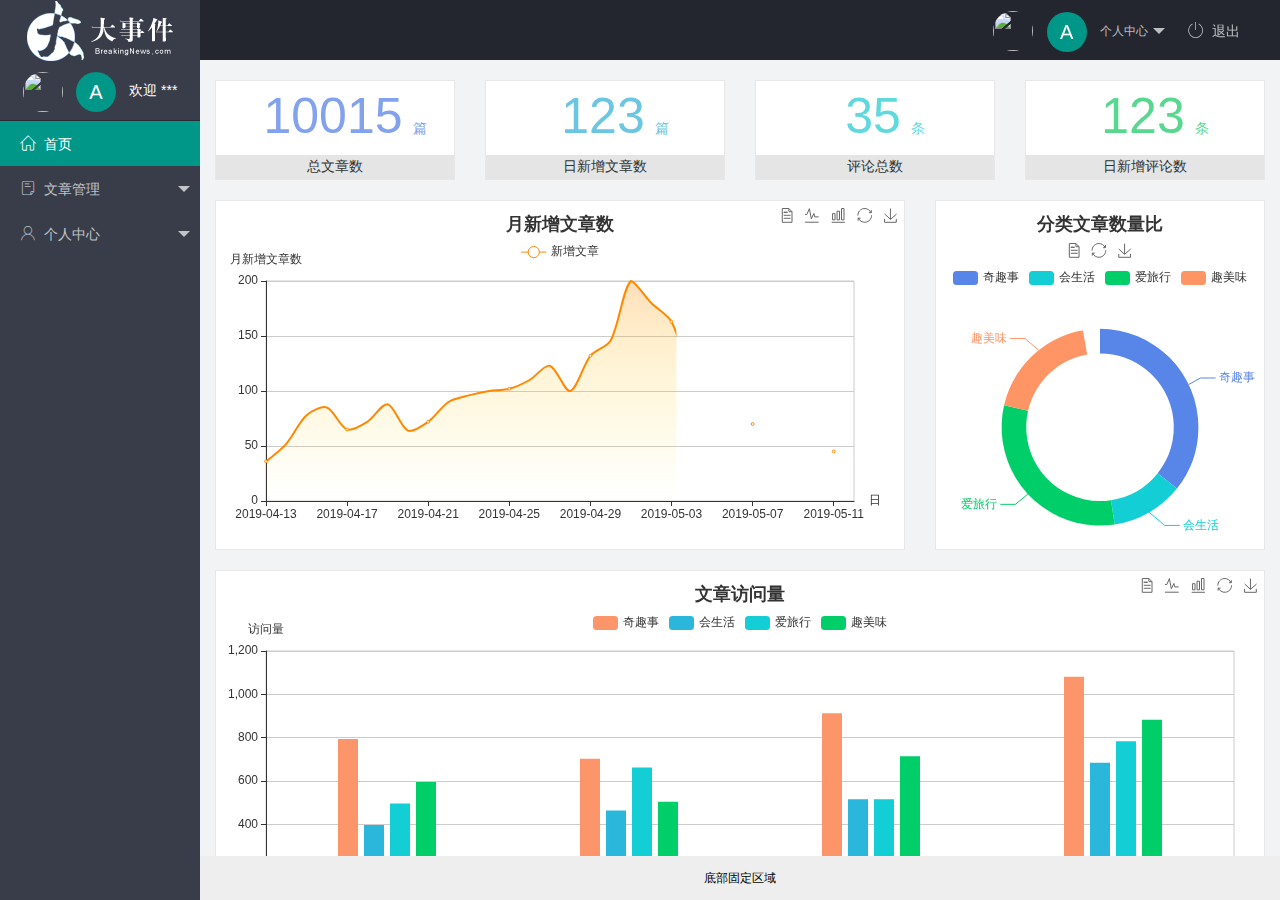
==== commit c2c9028f: "更新头像" ====
--- a/index.html
+++ b/index.html
@@ -26,13 +26,13 @@
             </a>
 
             <dl class="layui-nav-child">
-              <dd><a href="">基本资料</a></dd>
-              <dd><a href="">更换头像</a></dd>
-              <dd><a href="">重置密码</a></dd>
-            </dl>
+              <dd><a href="/user/user_info.html" target="fm">基本资料</a></dd>
+              <dd><a href="/user/user_avatar.html" target="fm">更换头像</a></dd>
+              <dd><a href="/user/user_pwd.html" target="fm">重置密码</a></dd>
+          </dl>
           </li>
           <li class="layui-nav-item" lay-header-event="menuRight" lay-unselect>
-            <a href="javascript:; " id ="btnlog"
+            <a href="javascript:; " id="btnlog"
               ><span class="iconfont icon-tuichu"></span>退出</a
             >
           </li>
@@ -83,19 +83,19 @@
               >
               <dl class="layui-nav-child">
                 <dd>
-                  <a href="javascript:;"
+                  <a href="/user/user_info.html" target="fm"
                     ><i class="layui-icon layui-icon-app"></i>基本资料</a
                   >
                 </dd>
                 <dd>
-                  <a href="javascript:;"
+                  <a href="/user/user_avatar.html" target="fm"
                     ><i class="layui-icon layui-icon-app"></i>更换头像</a
                   >
                 </dd>
                 <dd>
-                  <a href="javascript:;"
-                    ><i class="layui-icon layui-icon-app"></i>重置密码</a
-                  >
+                  <a href="/user/user_pwd.html" target="fm"
+                  ><i class="layui-icon layui-icon-app"></i>重置密码</a
+                >
                 </dd>
               </dl>
             </li>
